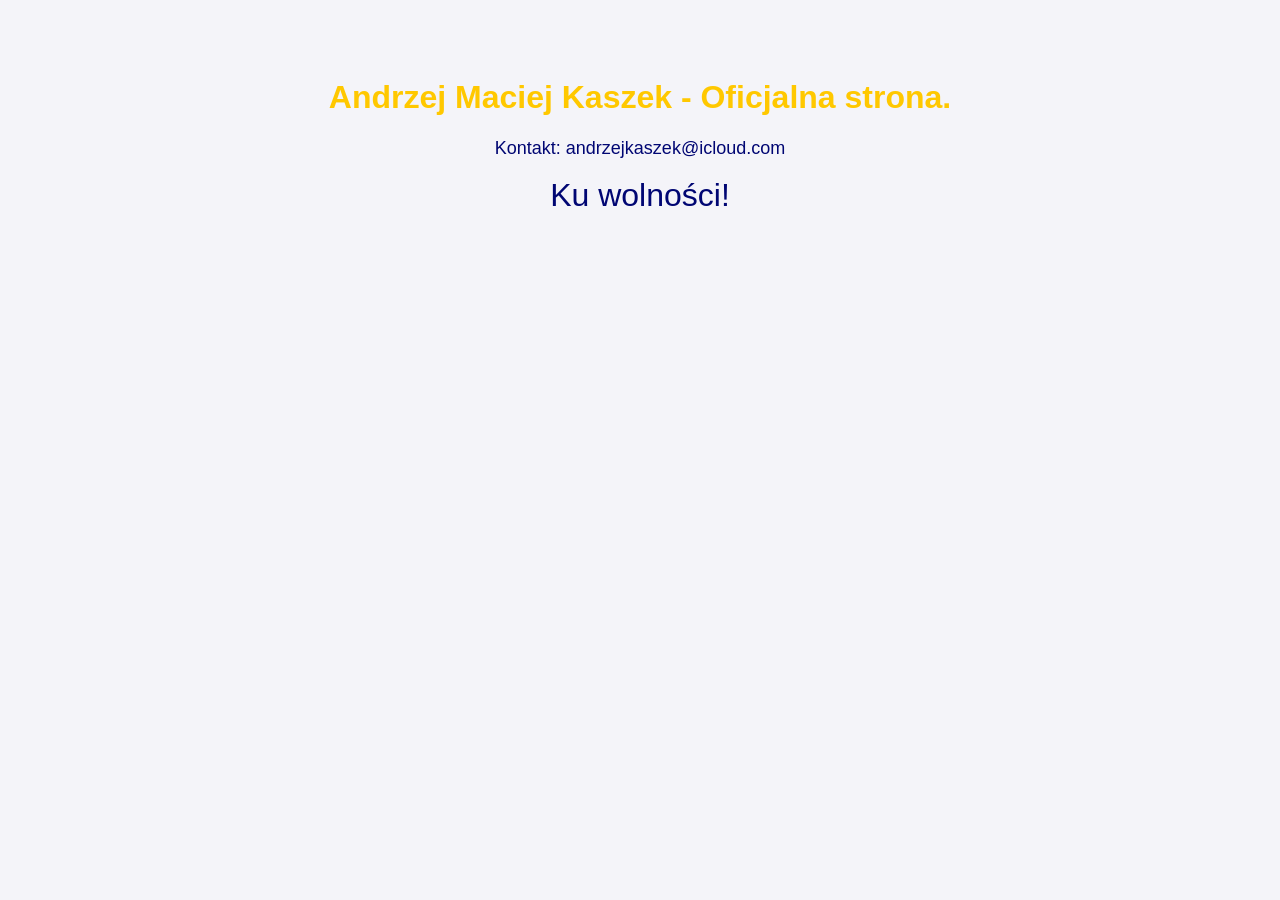
==== index.html @ 24bc8b0c "Rename strona.html to index.html" ====
<!DOCTYPE html>
<html lang="pl">
<head>
    <meta charset="UTF-8">
    <meta name="viewport" content="width=device-width, initial-scale=1.0">
    <title>Andrzej Maciej Kaszek</title>
    <style>
        body { font-family: Montserrat extrabold, sans-serif; text-align: center; background-color: #f4f4f9; padding: 50px; }
        h1 { color: #ffc800; }
        p { color: #000673; font-size: 18px; }
		p2 { color: #000673; font-size: 32px; }
    </style>
</head>
<body>
    <h1>Andrzej Maciej Kaszek - Oficjalna strona.</h1>
    <p>Kontakt: andrzejkaszek@icloud.com</p>
	<p2>Ku wolności!<p2>
</body>
</html>
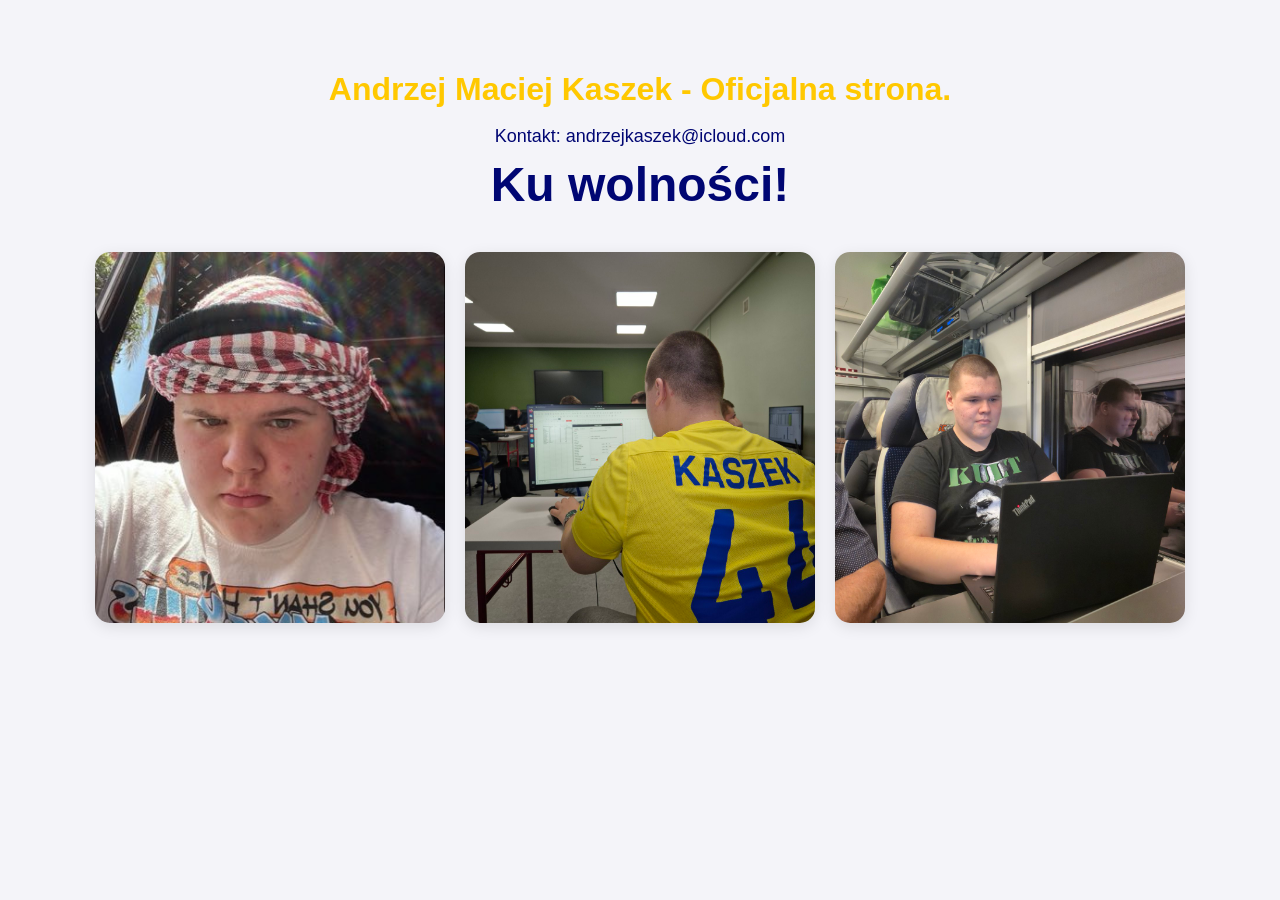
==== commit b367260e: "Refactor index.html with new styles and gallery Updated HTML structure, added new styles and a galle" ====
--- a/index.html
+++ b/index.html
@@ -5,15 +5,27 @@
     <meta name="viewport" content="width=device-width, initial-scale=1.0">
     <title>Andrzej Maciej Kaszek</title>
     <style>
-        body { font-family: Montserrat extrabold, sans-serif; text-align: center; background-color: #f4f4f9; padding: 50px; }
-        h1 { color: #ffc800; }
-        p { color: #000673; font-size: 18px; }
-		p2 { color: #000673; font-size: 32px; }
+        body { font-family: 'Montserrat', sans-serif; text-align: center; background-color: #f4f4f9; padding: 50px 20px; margin: 0; }
+        h1 { color: #ffc800; font-weight: 800; margin-bottom: 10px; }
+        p { color: #000673; font-size: 18px; margin-bottom: 5px; }
+        h2 { color: #000673; font-size: 48px; font-weight: 800; margin-top: 10px; margin-bottom: 40px; }
+        .galeria { display: flex; justify-content: center; gap: 20px; max-width: 1200px; margin: 0 auto; }
+        .foto-box { flex: 1; max-width: 350px; height: auto; border-radius: 15px; box-shadow: 0 4px 15px rgba(0,0,0,0.1); transition: transform 0.2s; }
+        .foto-box:hover { transform: translateY(-5px); }
+        @media (max-width: 768px) { .galeria { flex-direction: column; align-items: center; } .foto-box { width: 100%; } }
     </style>
 </head>
 <body>
+
     <h1>Andrzej Maciej Kaszek - Oficjalna strona.</h1>
     <p>Kontakt: andrzejkaszek@icloud.com</p>
-	<p2>Ku wolności!<p2>
+    <h2>Ku wolności!</h2>
+
+    <div class="galeria">
+        <img src="zdjecie1.jpg" alt="Zdjęcie 1" class="foto-box">
+        <img src="zdjecie2.jpg" alt="Zdjęcie 2" class="foto-box">
+        <img src="zdjecie3.jpg" alt="Zdjęcie 3" class="foto-box">
+    </div>
+
 </body>
 </html>
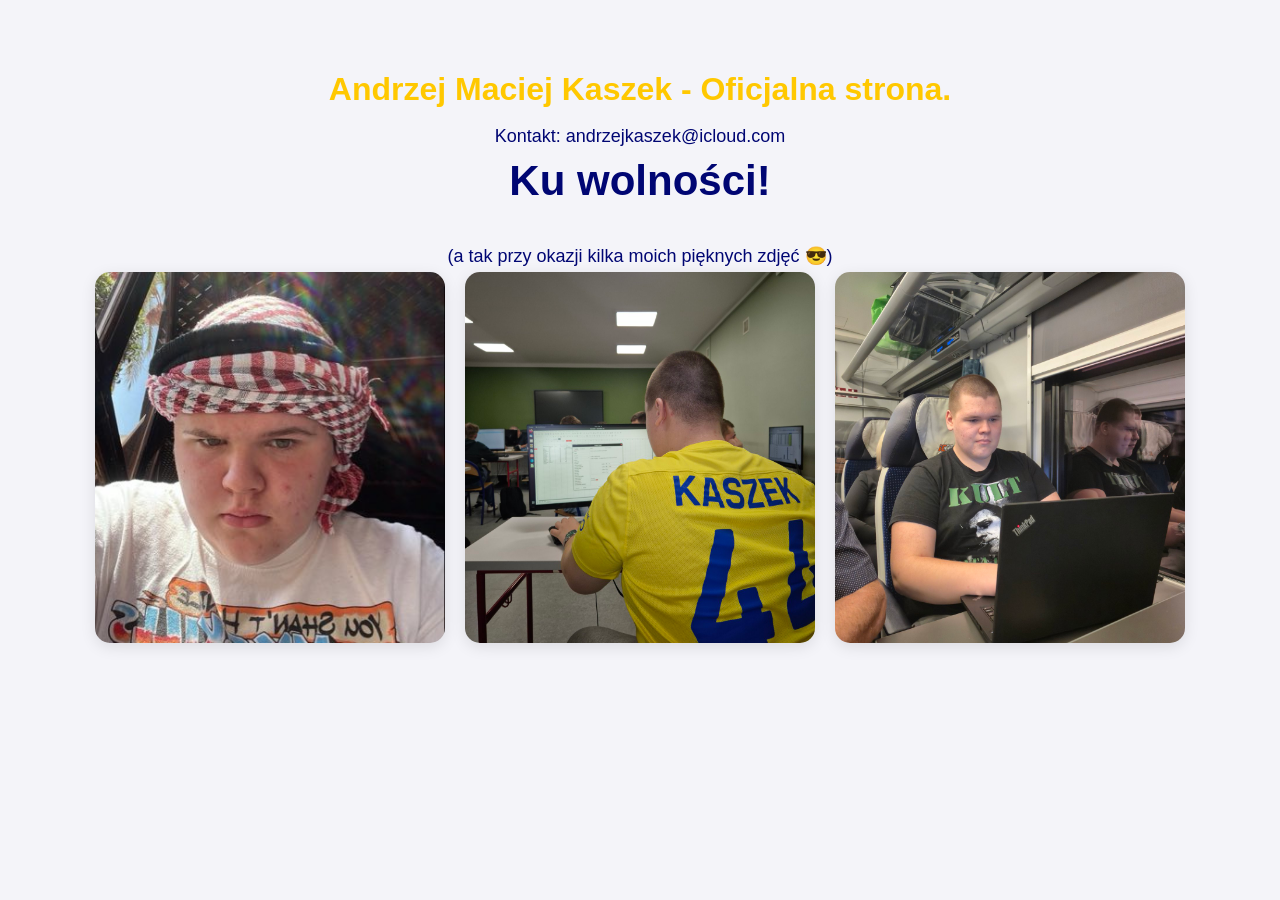
==== commit 5525e38e: "Modify styles and add a new paragraph in index.html Updated font weight for Montserrat, adjusted h2 " ====
--- a/index.html
+++ b/index.html
@@ -5,10 +5,10 @@
     <meta name="viewport" content="width=device-width, initial-scale=1.0">
     <title>Andrzej Maciej Kaszek</title>
     <style>
-        body { font-family: 'Montserrat', sans-serif; text-align: center; background-color: #f4f4f9; padding: 50px 20px; margin: 0; }
+        body { font-family: 'Montserrat extrabold', sans-serif; text-align: center; background-color: #f4f4f9; padding: 50px 20px; margin: 0; }
         h1 { color: #ffc800; font-weight: 800; margin-bottom: 10px; }
         p { color: #000673; font-size: 18px; margin-bottom: 5px; }
-        h2 { color: #000673; font-size: 48px; font-weight: 800; margin-top: 10px; margin-bottom: 40px; }
+        h2 { color: #000673; font-size: 42px; font-weight: 800; margin-top: 10px; margin-bottom: 40px; }
         .galeria { display: flex; justify-content: center; gap: 20px; max-width: 1200px; margin: 0 auto; }
         .foto-box { flex: 1; max-width: 350px; height: auto; border-radius: 15px; box-shadow: 0 4px 15px rgba(0,0,0,0.1); transition: transform 0.2s; }
         .foto-box:hover { transform: translateY(-5px); }
@@ -20,6 +20,7 @@
     <h1>Andrzej Maciej Kaszek - Oficjalna strona.</h1>
     <p>Kontakt: andrzejkaszek@icloud.com</p>
     <h2>Ku wolności!</h2>
+    <p>(a tak przy okazji kilka moich pięknych zdjęć 😎)</p>
 
     <div class="galeria">
         <img src="zdjecie1.jpg" alt="Zdjęcie 1" class="foto-box">
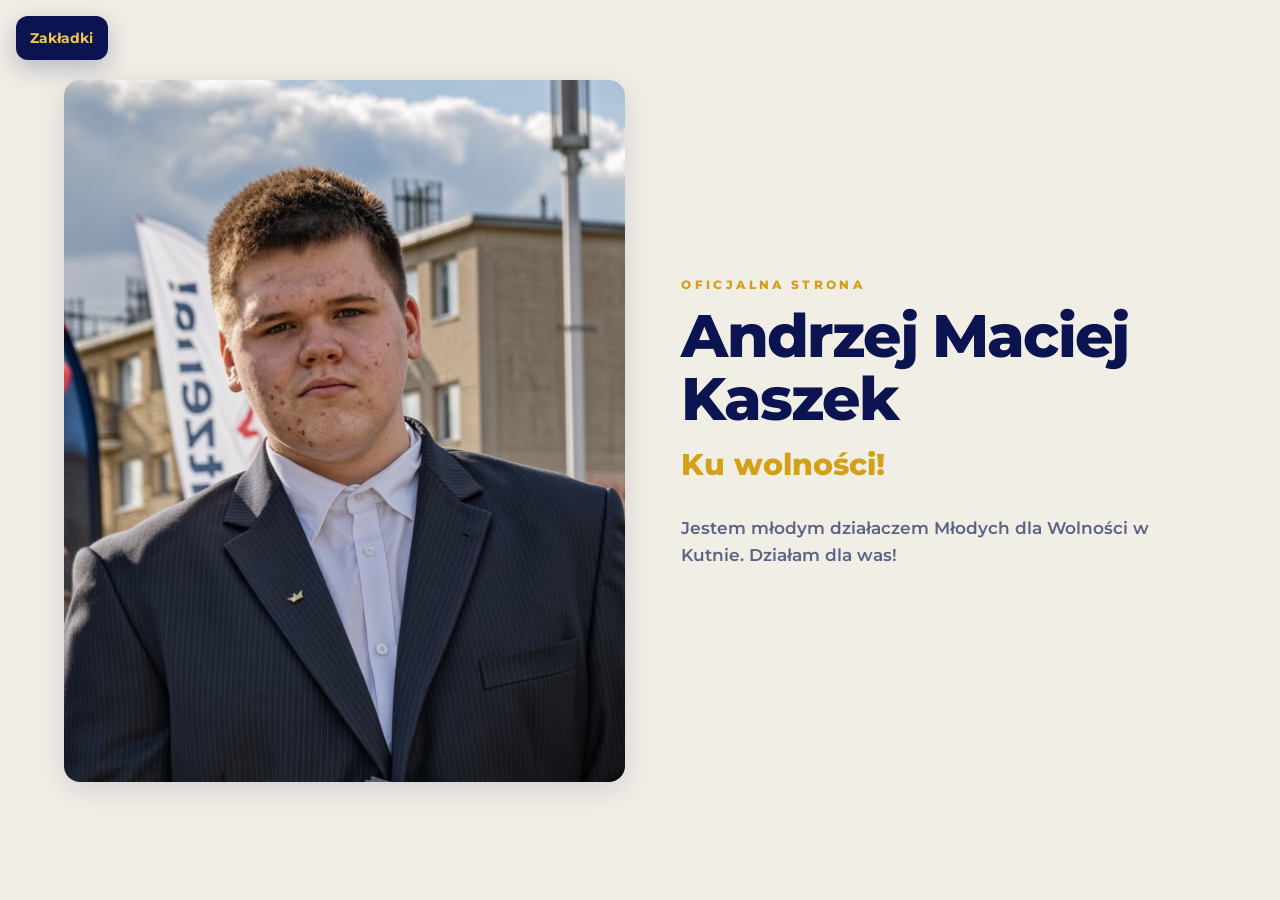
==== commit 0f12f681: "nowa strona" ====
--- a/index.html
+++ b/index.html
@@ -1,32 +1,42 @@
-<!DOCTYPE html>
-<html lang="pl">
-<head>
-    <meta charset="UTF-8">
-    <meta name="viewport" content="width=device-width, initial-scale=1.0">
-    <title>Andrzej Maciej Kaszek</title>
-    <style>
-        body { font-family: 'Montserrat extrabold', sans-serif; text-align: center; background-color: #f4f4f9; padding: 50px 20px; margin: 0; }
-        h1 { color: #ffc800; font-weight: 800; margin-bottom: 10px; }
-        p { color: #000673; font-size: 18px; margin-bottom: 5px; }
-        h2 { color: #000673; font-size: 42px; font-weight: 800; margin-top: 10px; margin-bottom: 40px; }
-        .galeria { display: flex; justify-content: center; gap: 20px; max-width: 1200px; margin: 0 auto; }
-        .foto-box { flex: 1; max-width: 350px; height: auto; border-radius: 15px; box-shadow: 0 4px 15px rgba(0,0,0,0.1); transition: transform 0.2s; }
-        .foto-box:hover { transform: translateY(-5px); }
-        @media (max-width: 768px) { .galeria { flex-direction: column; align-items: center; } .foto-box { width: 100%; } }
-    </style>
-</head>
-<body>
-
-    <h1>Andrzej Maciej Kaszek - Oficjalna strona.</h1>
-    <p>Kontakt: andrzejkaszek@icloud.com</p>
-    <h2>Ku wolności!</h2>
-    <p>(a tak przy okazji kilka moich pięknych zdjęć 😎)</p>
-
-    <div class="galeria">
-        <img src="zdjecie1.jpg" alt="Zdjęcie 1" class="foto-box">
-        <img src="zdjecie2.jpg" alt="Zdjęcie 2" class="foto-box">
-        <img src="zdjecie3.jpg" alt="Zdjęcie 3" class="foto-box">
-    </div>
-
-</body>
-</html>
+<!DOCTYPE html>
+<html lang="pl">
+<head>
+  <meta charset="UTF-8">
+  <meta name="viewport" content="width=device-width, initial-scale=1.0">
+  <title>Andrzej Maciej Kaszek</title>
+  <link rel="preconnect" href="https://fonts.googleapis.com">
+  <link rel="preconnect" href="https://fonts.gstatic.com" crossorigin>
+  <link href="https://fonts.googleapis.com/css2?family=Montserrat:wght@400;600;700;800&display=swap" rel="stylesheet">
+  <link rel="stylesheet" href="css/style.css">
+</head>
+<body>
+  <button class="menu-btn" type="button" aria-controls="zakladki">Zakładki</button>
+  <div class="overlay"></div>
+  <nav id="zakladki" class="drawer" aria-label="Menu zakładek">
+    <div class="drawer-top">
+      <p class="drawer-brand">Andrzej Maciej Kaszek</p>
+      <button class="close-btn" type="button" aria-label="Zamknij">×</button>
+    </div>
+    <ul>
+      <li><a class="active" href="index.html">Strona główna</a></li>
+      <li><a href="media.html">Dla mediów</a></li>
+      <li><a href="kontakt.html">Kontakt</a></li>
+      <li><a href="projekty.html">Projekty</a></li>
+    </ul>
+    <p class="drawer-tag">Ku wolności!</p>
+  </nav>
+
+  <main>
+    <div class="wrap hero">
+      <img class="hero-photo" src="media/hero.jpg" alt="Zdjęcie główne">
+      <div>
+        <p class="kicker">Oficjalna strona</p>
+        <h1>Andrzej Maciej Kaszek</h1>
+        <p class="tagline">Ku wolności!</p>
+        <p class="lead">Jestem młodym działaczem Młodych dla Wolności w Kutnie. Działam dla was!</p>
+      </div>
+    </div>
+  </main>
+  <script src="js/menu.js"></script>
+</body>
+</html>
--- a/css/style.css
+++ b/css/style.css
@@ -0,0 +1,214 @@
+:root {
+  --paper: #f1eee6;
+  --ink: #0b1450;
+  --ink-soft: #24306a;
+  --gold: #d4a017;
+  --gold-bright: #f0c44a;
+  --muted: #5b6284;
+  --line: #d7d2c6;
+  --surface: #fbfaf6;
+}
+
+* { box-sizing: border-box; }
+
+html, body {
+  margin: 0;
+  min-height: 100%;
+  background: var(--paper);
+  color: var(--ink);
+  font-family: "Montserrat", sans-serif;
+  -webkit-font-smoothing: antialiased;
+}
+
+button { cursor: pointer; font-family: inherit; }
+
+.menu-btn {
+  position: fixed;
+  top: 1rem;
+  left: 1rem;
+  z-index: 40;
+  display: flex;
+  align-items: center;
+  gap: 0.5rem;
+  min-height: 44px;
+  padding: 0.6rem 0.9rem;
+  border: 0;
+  border-radius: 12px;
+  background: var(--ink);
+  color: var(--gold-bright);
+  font-weight: 700;
+  font-size: 0.9rem;
+  box-shadow: 0 8px 24px rgba(11, 20, 80, 0.25);
+}
+
+.menu-btn.hidden { opacity: 0; pointer-events: none; }
+
+.overlay {
+  position: fixed;
+  inset: 0;
+  z-index: 50;
+  background: rgba(11, 20, 80, 0.4);
+  opacity: 0;
+  pointer-events: none;
+  transition: opacity 0.3s ease;
+}
+
+.overlay.open { opacity: 1; pointer-events: auto; }
+
+.drawer {
+  position: fixed;
+  top: 0;
+  left: 0;
+  z-index: 60;
+  display: flex;
+  flex-direction: column;
+  height: 100dvh;
+  width: min(100%, 22rem);
+  padding: 2rem 1.75rem;
+  background: var(--ink);
+  color: var(--paper);
+  transform: translateX(-100%);
+  transition: transform 0.3s ease;
+}
+
+.drawer.open { transform: translateX(0); }
+
+.drawer-top {
+  display: flex;
+  justify-content: space-between;
+  align-items: flex-start;
+  margin-bottom: 2.5rem;
+}
+
+.drawer-brand {
+  max-width: 12rem;
+  margin: 0;
+  font-size: 0.7rem;
+  font-weight: 800;
+  letter-spacing: 0.18em;
+  text-transform: uppercase;
+  color: var(--gold);
+}
+
+.close-btn {
+  width: 44px;
+  height: 44px;
+  border: 0;
+  border-radius: 8px;
+  background: transparent;
+  color: var(--paper);
+  font-size: 1.6rem;
+  line-height: 1;
+}
+
+.drawer ul { list-style: none; margin: 0; padding: 0; }
+.drawer a {
+  display: block;
+  padding: 0.75rem 0;
+  color: var(--paper);
+  text-decoration: none;
+  font-size: 1.6rem;
+  font-weight: 800;
+}
+.drawer a.active, .drawer a:hover { color: var(--gold-bright); }
+.drawer-tag { margin-top: auto; color: var(--gold); font-weight: 600; }
+
+main { min-height: 100dvh; padding: 5rem 1.5rem 3rem; }
+.wrap { max-width: 72rem; margin: 0 auto; }
+
+.hero {
+  display: grid;
+  gap: 2rem;
+  align-items: center;
+}
+
+.hero img, .photo {
+  width: 100%;
+  display: block;
+  object-fit: cover;
+  border-radius: 16px;
+  box-shadow: 0 8px 28px rgba(11, 20, 80, 0.12);
+}
+
+.hero-photo { aspect-ratio: 3 / 4; max-height: 78vh; }
+
+.kicker {
+  margin: 0 0 0.75rem;
+  font-size: 0.75rem;
+  font-weight: 800;
+  letter-spacing: 0.28em;
+  text-transform: uppercase;
+  color: var(--gold);
+}
+
+h1 {
+  margin: 0;
+  font-size: clamp(2rem, 5vw, 3.75rem);
+  font-weight: 800;
+  line-height: 1.05;
+  letter-spacing: -0.03em;
+}
+
+.tagline {
+  margin: 1rem 0 0;
+  font-size: clamp(1.4rem, 3vw, 1.9rem);
+  font-weight: 800;
+  color: var(--gold);
+}
+
+.lead, .muted {
+  margin-top: 2rem;
+  max-width: 36rem;
+  font-size: 1.05rem;
+  line-height: 1.6;
+  font-weight: 600;
+  color: var(--muted);
+}
+
+h2 { font-size: 1.6rem; font-weight: 800; }
+
+.grid {
+  display: grid;
+  gap: 1.25rem;
+  grid-template-columns: 1fr;
+}
+
+.photo { aspect-ratio: 4 / 3; }
+
+.contact-box {
+  margin-top: 1rem;
+  padding: 2rem;
+  border-radius: 16px;
+  background: var(--ink);
+  color: var(--paper);
+}
+
+.contact-box a, .mail {
+  display: inline-block;
+  margin-top: 1.25rem;
+  color: var(--gold-bright);
+  font-weight: 800;
+  text-decoration: none;
+}
+
+.mail.btn {
+  background: var(--ink);
+  color: var(--gold-bright);
+  padding: 1rem 1.5rem;
+  border-radius: 12px;
+}
+
+.card {
+  padding: 1.5rem;
+  border: 1px solid var(--line);
+  border-radius: 16px;
+  background: var(--surface);
+}
+
+.section { margin-bottom: 3.5rem; }
+
+@media (min-width: 900px) {
+  .hero { grid-template-columns: 1.05fr 1fr; gap: 3.5rem; }
+  .grid-3 { grid-template-columns: repeat(3, 1fr); }
+  main { padding-left: 3rem; padding-right: 3rem; }
+}
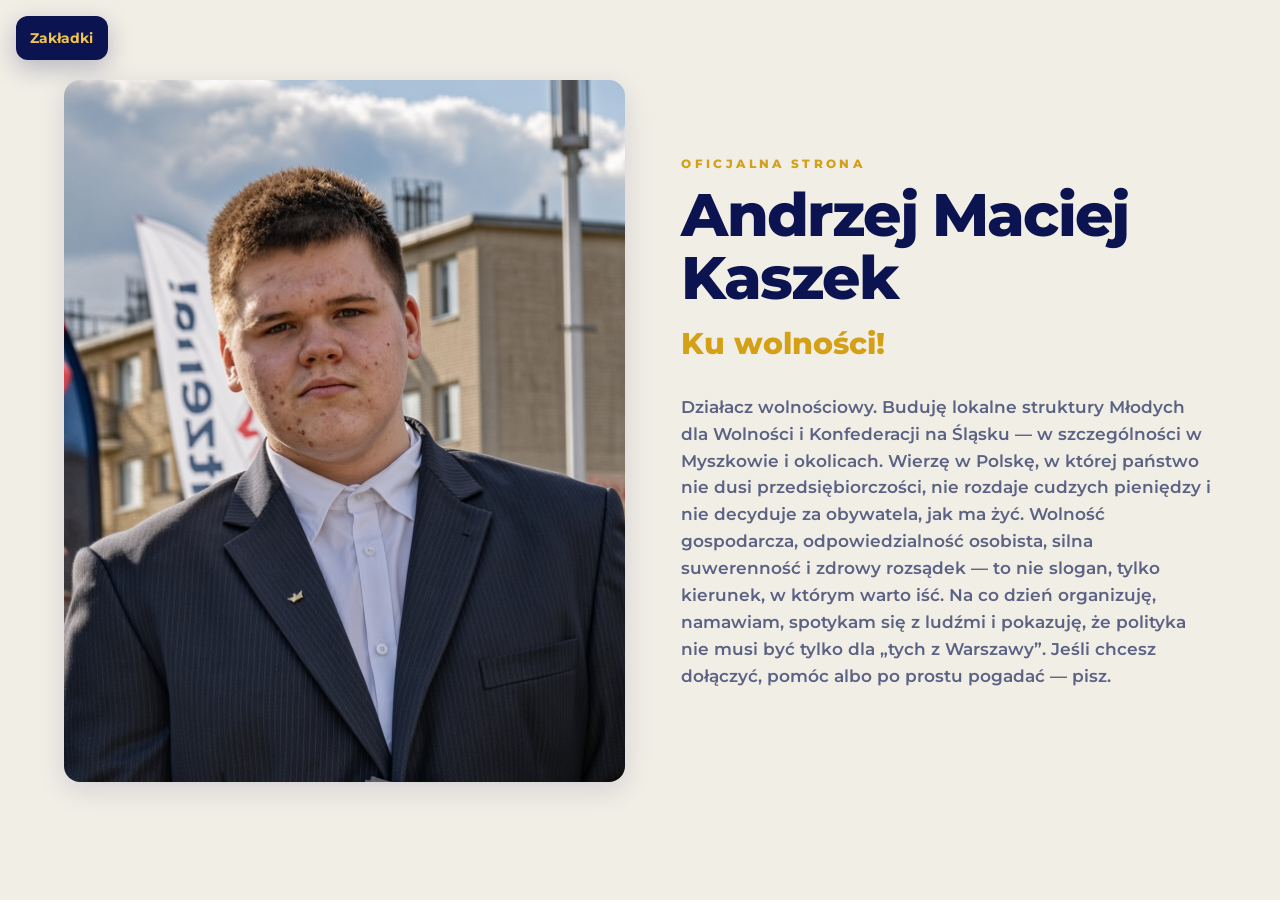
==== commit 50df4067: "zmiana opisu" ====
--- a/index.html
+++ b/index.html
@@ -33,7 +33,9 @@
         <p class="kicker">Oficjalna strona</p>
         <h1>Andrzej Maciej Kaszek</h1>
         <p class="tagline">Ku wolności!</p>
-        <p class="lead">Jestem młodym działaczem Młodych dla Wolności w Kutnie. Działam dla was!</p>
+        <p class="lead">Działacz wolnościowy. Buduję lokalne struktury Młodych dla Wolności i Konfederacji na Śląsku — w szczególności w Myszkowie i okolicach.
+Wierzę w Polskę, w której państwo nie dusi przedsiębiorczości, nie rozdaje cudzych pieniędzy i nie decyduje za obywatela, jak ma żyć. Wolność gospodarcza, odpowiedzialność osobista, silna suwerenność i zdrowy rozsądek — to nie slogan, tylko kierunek, w którym warto iść.
+Na co dzień organizuję, namawiam, spotykam się z ludźmi i pokazuję, że polityka nie musi być tylko dla „tych z Warszawy”. Jeśli chcesz dołączyć, pomóc albo po prostu pogadać — pisz.</p>
       </div>
     </div>
   </main>
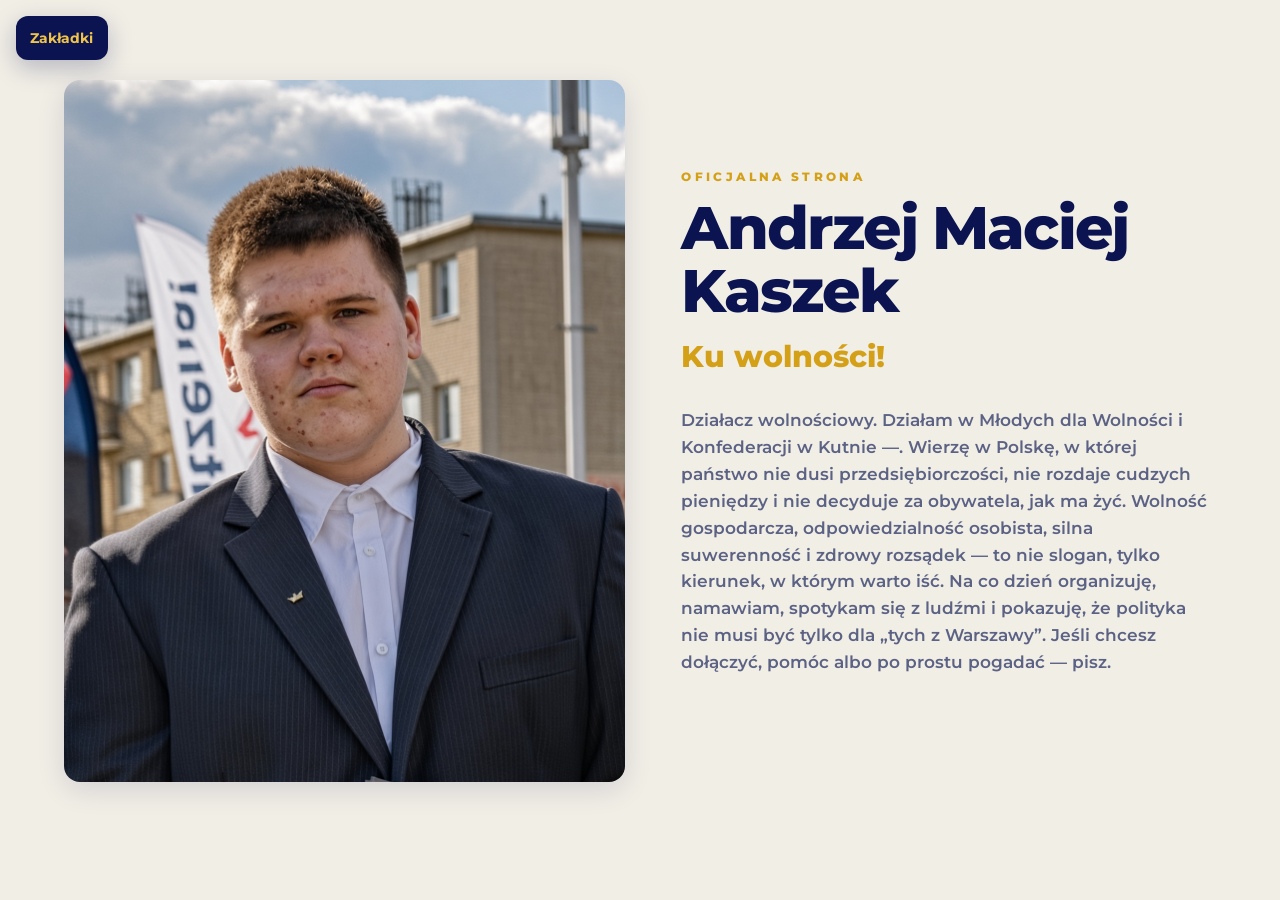
==== commit 7e97c1a4: "Update lead paragraph with new information" ====
--- a/index.html
+++ b/index.html
@@ -33,7 +33,7 @@
         <p class="kicker">Oficjalna strona</p>
         <h1>Andrzej Maciej Kaszek</h1>
         <p class="tagline">Ku wolności!</p>
-        <p class="lead">Działacz wolnościowy. Buduję lokalne struktury Młodych dla Wolności i Konfederacji na Śląsku — w szczególności w Myszkowie i okolicach.
+        <p class="lead">Działacz wolnościowy. Działam w Młodych dla Wolności i Konfederacji w Kutnie —.
 Wierzę w Polskę, w której państwo nie dusi przedsiębiorczości, nie rozdaje cudzych pieniędzy i nie decyduje za obywatela, jak ma żyć. Wolność gospodarcza, odpowiedzialność osobista, silna suwerenność i zdrowy rozsądek — to nie slogan, tylko kierunek, w którym warto iść.
 Na co dzień organizuję, namawiam, spotykam się z ludźmi i pokazuję, że polityka nie musi być tylko dla „tych z Warszawy”. Jeśli chcesz dołączyć, pomóc albo po prostu pogadać — pisz.</p>
       </div>
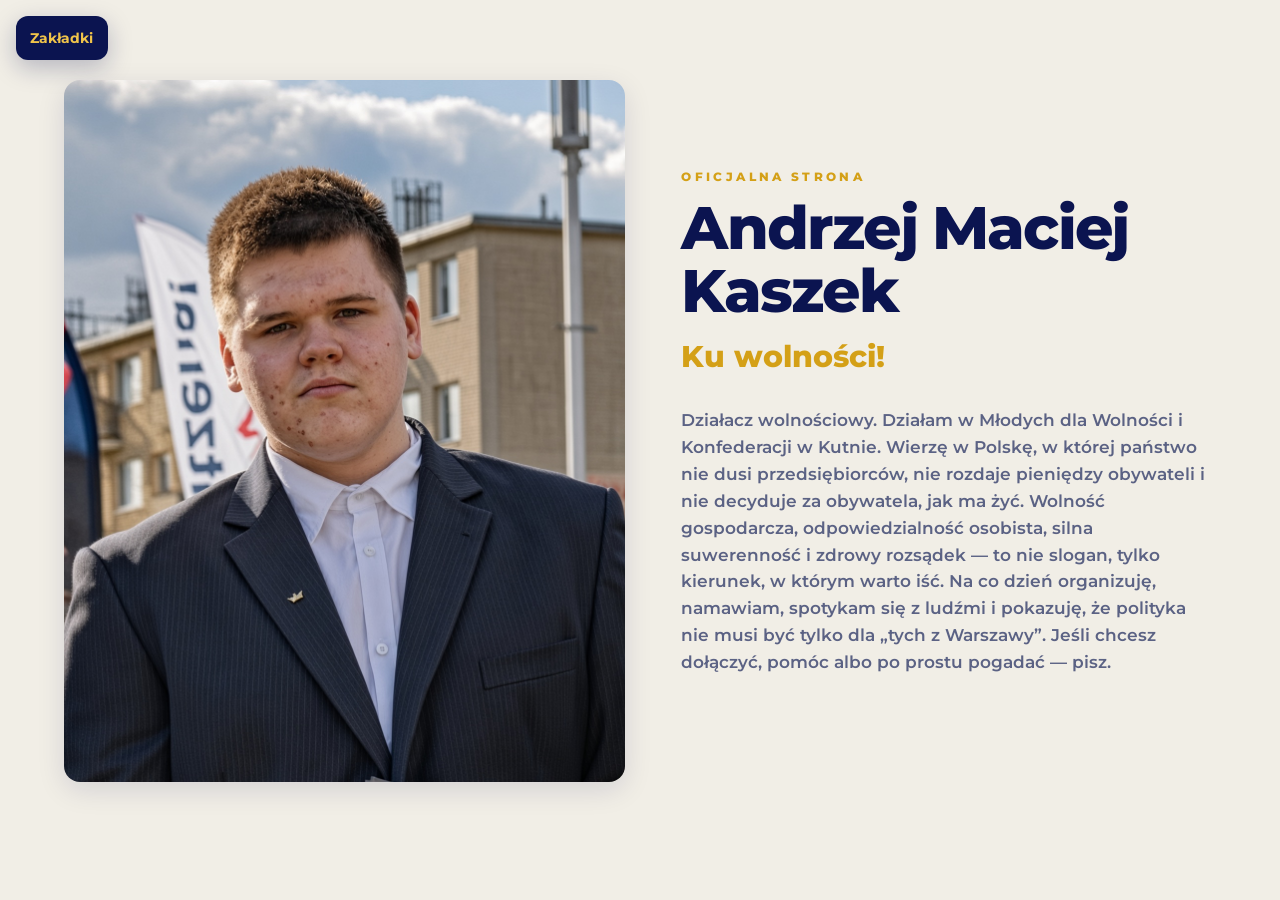
==== commit 7dd9f060: "Revise lead paragraph in index.html Updated the lead paragraph to improve clarity and correctness." ====
--- a/index.html
+++ b/index.html
@@ -22,6 +22,7 @@
       <li><a href="media.html">Dla mediów</a></li>
       <li><a href="kontakt.html">Kontakt</a></li>
       <li><a href="projekty.html">Projekty</a></li>
+      <li><a href="social.html">Social media</a></li>
     </ul>
     <p class="drawer-tag">Ku wolności!</p>
   </nav>
@@ -33,8 +34,8 @@
         <p class="kicker">Oficjalna strona</p>
         <h1>Andrzej Maciej Kaszek</h1>
         <p class="tagline">Ku wolności!</p>
-        <p class="lead">Działacz wolnościowy. Działam w Młodych dla Wolności i Konfederacji w Kutnie —.
-Wierzę w Polskę, w której państwo nie dusi przedsiębiorczości, nie rozdaje cudzych pieniędzy i nie decyduje za obywatela, jak ma żyć. Wolność gospodarcza, odpowiedzialność osobista, silna suwerenność i zdrowy rozsądek — to nie slogan, tylko kierunek, w którym warto iść.
+        <p class="lead">Działacz wolnościowy. Działam w Młodych dla Wolności i Konfederacji w Kutnie.
+Wierzę w Polskę, w której państwo nie dusi przedsiębiorców, nie rozdaje pieniędzy obywateli i nie decyduje za obywatela, jak ma żyć. Wolność gospodarcza, odpowiedzialność osobista, silna suwerenność i zdrowy rozsądek — to nie slogan, tylko kierunek, w którym warto iść.
 Na co dzień organizuję, namawiam, spotykam się z ludźmi i pokazuję, że polityka nie musi być tylko dla „tych z Warszawy”. Jeśli chcesz dołączyć, pomóc albo po prostu pogadać — pisz.</p>
       </div>
     </div>
